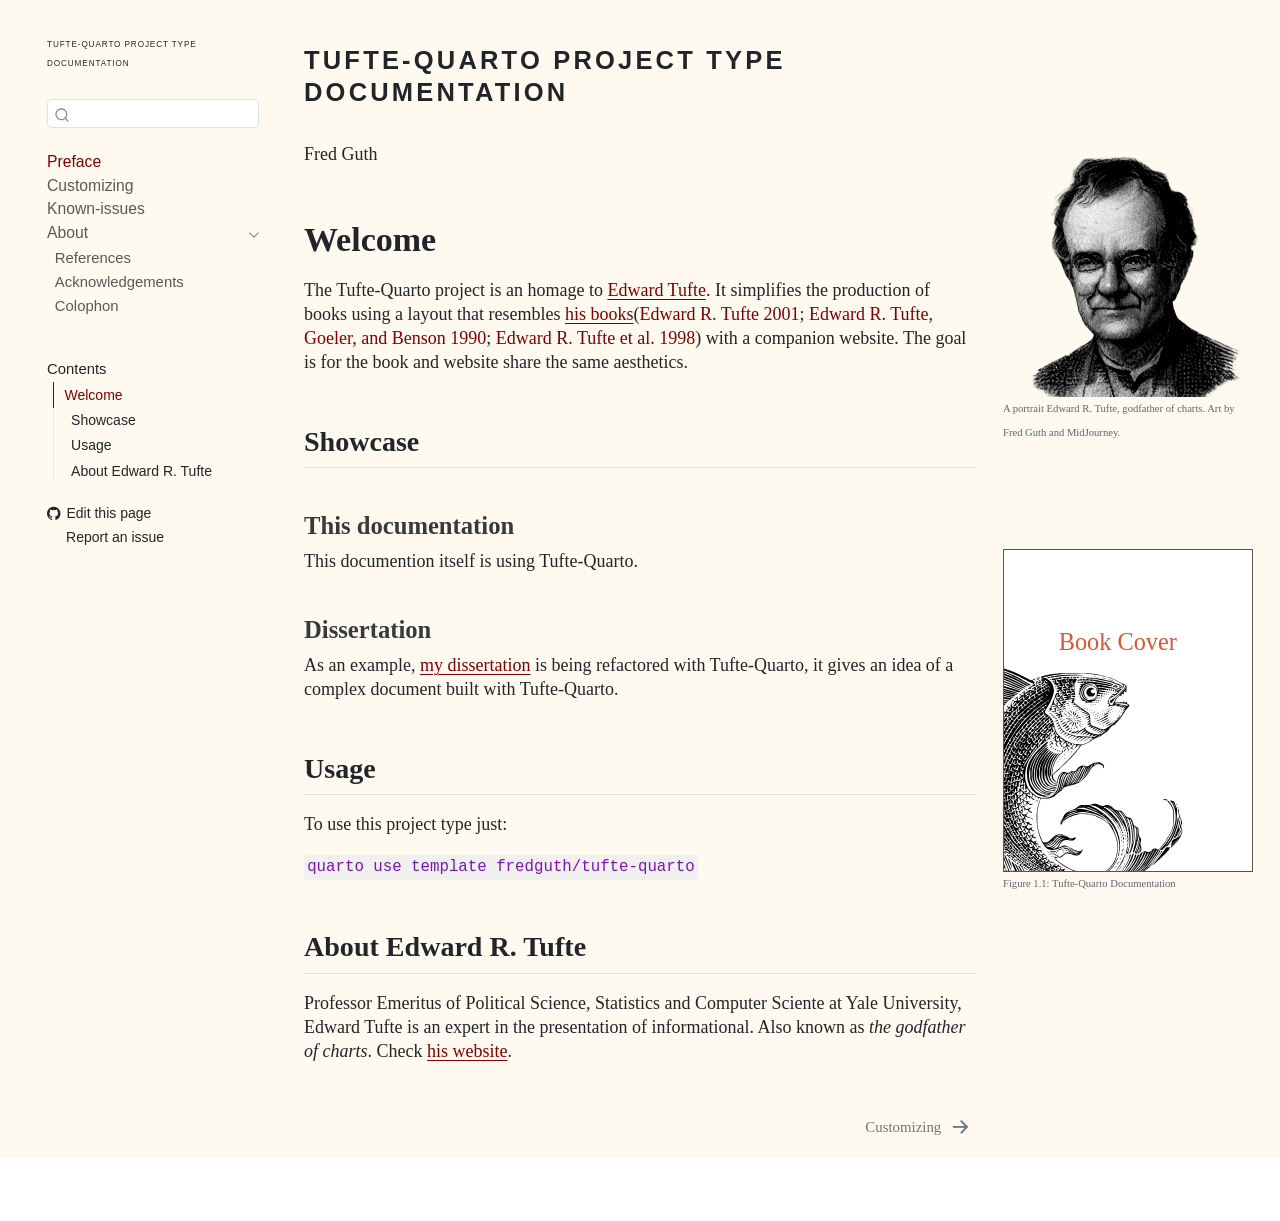
==== docs/index.html @ 93576dcc "Testing CH baseline" ====
<!DOCTYPE html>
<html xmlns="http://www.w3.org/1999/xhtml" lang="en" xml:lang="en"><head>

<meta charset="utf-8">
<meta name="generator" content="quarto-1.8.26">

<meta name="viewport" content="width=device-width, initial-scale=1.0, user-scalable=yes">

<meta name="author" content="Fred Guth">

<title>Tufte-Quarto Project Type Documentation</title>
<style>
code{white-space: pre-wrap;}
span.smallcaps{font-variant: small-caps;}
div.columns{display: flex; gap: min(4vw, 1.5em);}
div.column{flex: auto; overflow-x: auto;}
div.hanging-indent{margin-left: 1.5em; text-indent: -1.5em;}
ul.task-list{list-style: none;}
ul.task-list li input[type="checkbox"] {
  width: 0.8em;
  margin: 0 0.8em 0.2em -1em; /* quarto-specific, see https://github.com/quarto-dev/quarto-cli/issues/4556 */ 
  vertical-align: middle;
}
/* CSS for citations */
div.csl-bib-body { }
div.csl-entry {
  clear: both;
  margin-bottom: 0em;
}
.hanging-indent div.csl-entry {
  margin-left:2em;
  text-indent:-2em;
}
div.csl-left-margin {
  min-width:2em;
  float:left;
}
div.csl-right-inline {
  margin-left:2em;
  padding-left:1em;
}
div.csl-indent {
  margin-left: 2em;
}</style>


<script src="site_libs/quarto-nav/quarto-nav.js"></script>
<script src="site_libs/quarto-nav/headroom.min.js"></script>
<script src="site_libs/clipboard/clipboard.min.js"></script>
<script src="site_libs/quarto-search/autocomplete.umd.js"></script>
<script src="site_libs/quarto-search/fuse.min.js"></script>
<script src="site_libs/quarto-search/quarto-search.js"></script>
<meta name="quarto:offset" content="./">
<link href="./02-Main/customizing.html" rel="next">
<script src="site_libs/quarto-html/quarto.js" type="module"></script>
<script src="site_libs/quarto-html/tabsets/tabsets.js" type="module"></script>
<script src="site_libs/quarto-html/axe/axe-check.js" type="module"></script>
<script src="site_libs/quarto-html/popper.min.js"></script>
<script src="site_libs/quarto-html/tippy.umd.min.js"></script>
<script src="site_libs/quarto-html/anchor.min.js"></script>
<link href="site_libs/quarto-html/tippy.css" rel="stylesheet">
<link href="site_libs/quarto-html/quarto-syntax-highlighting-587c61ba64f3a5504c4d52d930310e48.css" rel="stylesheet" id="quarto-text-highlighting-styles">
<script src="site_libs/bootstrap/bootstrap.min.js"></script>
<link href="site_libs/bootstrap/bootstrap-icons.css" rel="stylesheet">
<link href="site_libs/bootstrap/bootstrap-f59f578aac83223b69f47cfbacfca593.min.css" rel="stylesheet" append-hash="true" id="quarto-bootstrap" data-mode="light">
<script id="quarto-search-options" type="application/json">{
  "location": "sidebar",
  "copy-button": false,
  "collapse-after": 3,
  "panel-placement": "start",
  "type": "textbox",
  "limit": 50,
  "keyboard-shortcut": [
    "f",
    "/",
    "s"
  ],
  "show-item-context": false,
  "language": {
    "search-no-results-text": "No results",
    "search-matching-documents-text": "matching documents",
    "search-copy-link-title": "Copy link to search",
    "search-hide-matches-text": "Hide additional matches",
    "search-more-match-text": "more match in this document",
    "search-more-matches-text": "more matches in this document",
    "search-clear-button-title": "Clear",
    "search-text-placeholder": "",
    "search-detached-cancel-button-title": "Cancel",
    "search-submit-button-title": "Submit",
    "search-label": "Search"
  }
}</script>


<link rel="stylesheet" href="site_libs/quarto-contrib/quarto-project/fredguth/tufte/styles.css">
<meta property="og:title" content="Tufte-Quarto Project Type
Documentation">
<meta property="og:description" content="">
<meta property="og:image" content="https://fredguth.github.io/tufte-quarto/Images/bookcover.svg">
<meta property="og:site_name" content="Tufte-Quarto Project Type\
Documentation
">
</head>

<body class="nav-sidebar floating slimcontent quarto-light">

<div id="quarto-search-results"></div>
  <header id="quarto-header" class="headroom fixed-top">
  <nav class="quarto-secondary-nav">
    <div class="container-fluid d-flex">
      <button type="button" class="quarto-btn-toggle btn" data-bs-toggle="collapse" role="button" data-bs-target=".quarto-sidebar-collapse-item" aria-controls="quarto-sidebar" aria-expanded="false" aria-label="Toggle sidebar navigation" onclick="if (window.quartoToggleHeadroom) { window.quartoToggleHeadroom(); }">
        <i class="bi bi-layout-text-sidebar-reverse"></i>
      </button>
        <nav class="quarto-page-breadcrumbs" aria-label="breadcrumb"><ol class="breadcrumb"><li class="breadcrumb-item"><a href="./index.html"><span class="chapter-title">Preface</span></a></li></ol></nav>
        <a class="flex-grow-1" role="navigation" data-bs-toggle="collapse" data-bs-target=".quarto-sidebar-collapse-item" aria-controls="quarto-sidebar" aria-expanded="false" aria-label="Toggle sidebar navigation" onclick="if (window.quartoToggleHeadroom) { window.quartoToggleHeadroom(); }">      
        </a>
      <button type="button" class="btn quarto-search-button" aria-label="Search" onclick="window.quartoOpenSearch();">
        <i class="bi bi-search"></i>
      </button>
    </div>
  </nav>
</header>
<!-- content -->
<div id="quarto-content" class="quarto-container page-columns page-rows-contents page-layout-full">
<!-- sidebar -->
  <nav id="quarto-sidebar" class="sidebar collapse collapse-horizontal quarto-sidebar-collapse-item sidebar-navigation floating overflow-auto">
    <div class="pt-lg-2 mt-2 text-left sidebar-header">
    <div class="sidebar-title mb-0 py-0">
      <a href="./">Tufte-Quarto Project Type<br>
Documentation</a> 
        <div class="sidebar-tools-main">
    <a href="https://github.com/fredguth/tufte-quarto/" title="Source Code" class="quarto-navigation-tool px-1" aria-label="Source Code"><i class="bi bi-github"></i></a>
</div>
    </div>
      </div>
        <div class="mt-2 flex-shrink-0 align-items-center">
        <div class="sidebar-search">
        <div id="quarto-search" class="" title="Search"></div>
        </div>
        </div>
    <div class="sidebar-menu-container"> 
    <ul class="list-unstyled mt-1">
        <li class="sidebar-item">
  <div class="sidebar-item-container"> 
  <a href="./index.html" class="sidebar-item-text sidebar-link active"><span class="chapter-title">Preface</span></a>
  </div>
</li>
        <li class="sidebar-item">
  <div class="sidebar-item-container"> 
  <a href="./02-Main/customizing.html" class="sidebar-item-text sidebar-link"><span class="chapter-title">Customizing</span></a>
  </div>
</li>
        <li class="sidebar-item">
  <div class="sidebar-item-container"> 
  <a href="./02-Main/known_issues.html" class="sidebar-item-text sidebar-link"><span class="chapter-title">Known-issues</span></a>
  </div>
</li>
        <li class="sidebar-item sidebar-item-section">
      <div class="sidebar-item-container"> 
            <a href="./about.html" class="sidebar-item-text sidebar-link">
 <span class="menu-text">About</span></a>
          <a class="sidebar-item-toggle text-start" data-bs-toggle="collapse" data-bs-target="#quarto-sidebar-section-1" role="navigation" aria-expanded="true" aria-label="Toggle section">
            <i class="bi bi-chevron-right ms-2"></i>
          </a> 
      </div>
      <ul id="quarto-sidebar-section-1" class="collapse list-unstyled sidebar-section depth1 show">  
          <li class="sidebar-item">
  <div class="sidebar-item-container"> 
  <a href="./03-Back/references.html" class="sidebar-item-text sidebar-link">
 <span class="menu-text">References</span></a>
  </div>
</li>
          <li class="sidebar-item">
  <div class="sidebar-item-container"> 
  <a href="./03-Back/ack.html" class="sidebar-item-text sidebar-link">
 <span class="menu-text">Acknowledgements</span></a>
  </div>
</li>
          <li class="sidebar-item">
  <div class="sidebar-item-container"> 
  <a href="./03-Back/colophon.html" class="sidebar-item-text sidebar-link">
 <span class="menu-text">Colophon</span></a>
  </div>
</li>
      </ul>
  </li>
    </ul>
    </div>
    <nav id="TOC" role="doc-toc" class="toc-active">
    <h2 id="toc-title">Contents</h2>
   
  <ul>
  <li><a href="#welcome" id="toc-welcome" class="nav-link active" data-scroll-target="#welcome">Welcome</a>
  <ul class="collapse">
  <li><a href="#showcase" id="toc-showcase" class="nav-link" data-scroll-target="#showcase">Showcase</a>
  <ul class="collapse">
  <li><a href="#this-documentation" id="toc-this-documentation" class="nav-link" data-scroll-target="#this-documentation">This documentation</a></li>
  <li><a href="#dissertation" id="toc-dissertation" class="nav-link" data-scroll-target="#dissertation">Dissertation</a></li>
  </ul></li>
  <li><a href="#usage" id="toc-usage" class="nav-link" data-scroll-target="#usage">Usage</a></li>
  <li><a href="#about-edward-r.-tufte" id="toc-about-edward-r.-tufte" class="nav-link" data-scroll-target="#about-edward-r.-tufte">About Edward R. Tufte</a></li>
  </ul></li>
  </ul>
<div class="toc-actions"><ul><li><a href="https://github.com/fredguth/tufte-quarto/edit/main/index.qmd" class="toc-action"><i class="bi bi-github"></i>Edit this page</a></li><li><a href="https://github.com/fredguth/tufte-quarto/issues/new" class="toc-action"><i class="bi empty"></i>Report an issue</a></li></ul></div></nav>
</nav>
<div id="quarto-sidebar-glass" class="quarto-sidebar-collapse-item" data-bs-toggle="collapse" data-bs-target=".quarto-sidebar-collapse-item"></div>
<!-- margin-sidebar -->
    <div id="quarto-margin-sidebar" class="sidebar margin-sidebar zindex-bottom">
    </div>
<!-- main -->
<main class="content page-columns page-full column-body" id="quarto-document-content"><header id="title-block-header" class="quarto-title-block"><h1 class="title display-7"><p>Tufte-Quarto Project Type<br>
Documentation</p></h1></header>

<header id="title-block-header">

<p class="author">Fred Guth</p>

</header>



<div class="no-row-height column-margin column-container"><div class="quarto-figure quarto-figure-center">
<figure class="figure">
<p><img src="./Images/et_midjourney_transparent.png" class="img-fluid figure-img"></p>
<figcaption>A portrait Edward R. Tufte, godfather of charts. Art by Fred Guth and MidJourney.</figcaption>
</figure>
</div></div><section id="welcome" class="level1 page-columns page-full">
<h1>Welcome</h1>
<p>The Tufte-Quarto project is an homage to <a href="#sec-tufte">Edward Tufte</a>. It simplifies the production of books using a layout that resembles <a href="https://www.edwardtufte.com/tufte/books_vdqi">his books</a><span class="citation" data-cites="Tufte:vdqi Tufte:en Tufte:ve">(<a href="03-Back/references.html#ref-Tufte:vdqi" role="doc-biblioref">Edward R. Tufte 2001</a>; <a href="03-Back/references.html#ref-Tufte:en" role="doc-biblioref">Edward R. Tufte, Goeler, and Benson 1990</a>; <a href="03-Back/references.html#ref-Tufte:ve" role="doc-biblioref">Edward R. Tufte et al. 1998</a>)</span> with a companion website. The goal is for the book and website share the same aesthetics.</p>
<section id="showcase" class="level2 page-columns page-full">
<h2 class="anchored" data-anchor-id="showcase">Showcase</h2>
<section id="this-documentation" class="level3 page-columns page-full">
<h3 class="anchored" data-anchor-id="this-documentation">This documentation</h3>
<p>This documention itself is using Tufte-Quarto.</p>

<div class="no-row-height column-margin column-container"><div id="fig-cover" class="quarto-float quarto-figure quarto-figure-center anchored">
<figure class="quarto-float quarto-float-fig figure">
<div aria-describedby="fig-cover-caption-0ceaefa1-69ba-4598-a22c-09a6ac19f8ca">
<a href="./TufteStyledBook.pdf"><img src="./Images/bookcover.svg" class="img-fluid figure-img"></a>
</div>
<figcaption class="quarto-float-caption-bottom quarto-float-caption quarto-float-fig" id="fig-cover-caption-0ceaefa1-69ba-4598-a22c-09a6ac19f8ca">
Figure&nbsp;1.1: Tufte-Quarto Documentation
</figcaption>
</figure>
</div></div></section>
<section id="dissertation" class="level3">
<h3 class="anchored" data-anchor-id="dissertation">Dissertation</h3>
<p>As an example, <a href="https://fredguth.github.io/IBToDL">my dissertation</a> is being refactored with Tufte-Quarto, it gives an idea of a complex document built with Tufte-Quarto.</p>
</section>
</section>
<section id="usage" class="level2">
<h2 class="anchored" data-anchor-id="usage">Usage</h2>
<p>To use this project type just:</p>
<p><code>quarto use template fredguth/tufte-quarto</code></p>
</section>
<div id="sec-tufte">
<section id="about-edward-r.-tufte" class="level2">
<h2 class="anchored" data-anchor-id="about-edward-r.-tufte">About Edward R. Tufte</h2>
<p>Professor Emeritus of Political Science, Statistics and Computer Sciente at Yale University, Edward Tufte is an expert in the presentation of informational. Also known as <em>the godfather of charts</em>. Check <a href="https://www.edwardtufte.com/tufte/">his website</a>.</p>
</section>
</div>


<div id="refs" class="references csl-bib-body hanging-indent" data-entry-spacing="0" role="list" style="display: none">
<div id="ref-Tufte:vdqi" class="csl-entry" role="listitem">
Tufte, Edward R. 2001. <em>The Visual Display of Quantitative Information</em>. 2nd ed. Cheshire, CT: Graphics Press.
</div>
<div id="ref-Tufte:en" class="csl-entry" role="listitem">
Tufte, Edward R, Nora Hillman Goeler, and Richard Benson. 1990. <em>Envisioning Information</em>. Vol. 126. Graphics press Cheshire, CT.
</div>
<div id="ref-Tufte:ve" class="csl-entry" role="listitem">
Tufte, Edward R, Susan R McKay, Wolfgang Christian, and James R Matey. 1998. <em>Visual Explanations: Images and Quantities, Evidence and Narrative</em>. American Institute of Physics.
</div>
</div>
</section>

</main> <!-- /main -->
<script id="quarto-html-after-body" type="application/javascript">
  window.document.addEventListener("DOMContentLoaded", function (event) {
    const icon = "";
    const anchorJS = new window.AnchorJS();
    anchorJS.options = {
      placement: 'right',
      icon: icon
    };
    anchorJS.add('.anchored');
    const isCodeAnnotation = (el) => {
      for (const clz of el.classList) {
        if (clz.startsWith('code-annotation-')) {                     
          return true;
        }
      }
      return false;
    }
    const onCopySuccess = function(e) {
      // button target
      const button = e.trigger;
      // don't keep focus
      button.blur();
      // flash "checked"
      button.classList.add('code-copy-button-checked');
      var currentTitle = button.getAttribute("title");
      button.setAttribute("title", "Copied!");
      let tooltip;
      if (window.bootstrap) {
        button.setAttribute("data-bs-toggle", "tooltip");
        button.setAttribute("data-bs-placement", "left");
        button.setAttribute("data-bs-title", "Copied!");
        tooltip = new bootstrap.Tooltip(button, 
          { trigger: "manual", 
            customClass: "code-copy-button-tooltip",
            offset: [0, -8]});
        tooltip.show();    
      }
      setTimeout(function() {
        if (tooltip) {
          tooltip.hide();
          button.removeAttribute("data-bs-title");
          button.removeAttribute("data-bs-toggle");
          button.removeAttribute("data-bs-placement");
        }
        button.setAttribute("title", currentTitle);
        button.classList.remove('code-copy-button-checked');
      }, 1000);
      // clear code selection
      e.clearSelection();
    }
    const getTextToCopy = function(trigger) {
      const outerScaffold = trigger.parentElement.cloneNode(true);
      const codeEl = outerScaffold.querySelector('code');
      for (const childEl of codeEl.children) {
        if (isCodeAnnotation(childEl)) {
          childEl.remove();
        }
      }
      return codeEl.innerText;
    }
    const clipboard = new window.ClipboardJS('.code-copy-button:not([data-in-quarto-modal])', {
      text: getTextToCopy
    });
    clipboard.on('success', onCopySuccess);
    if (window.document.getElementById('quarto-embedded-source-code-modal')) {
      const clipboardModal = new window.ClipboardJS('.code-copy-button[data-in-quarto-modal]', {
        text: getTextToCopy,
        container: window.document.getElementById('quarto-embedded-source-code-modal')
      });
      clipboardModal.on('success', onCopySuccess);
    }
      var localhostRegex = new RegExp(/^(?:http|https):\/\/localhost\:?[0-9]*\//);
      var mailtoRegex = new RegExp(/^mailto:/);
        var filterRegex = new RegExp("https:\/\/fredguth\.github\.io\/tufte-quarto\/");
      var isInternal = (href) => {
          return filterRegex.test(href) || localhostRegex.test(href) || mailtoRegex.test(href);
      }
      // Inspect non-navigation links and adorn them if external
     var links = window.document.querySelectorAll('a[href]:not(.nav-link):not(.navbar-brand):not(.toc-action):not(.sidebar-link):not(.sidebar-item-toggle):not(.pagination-link):not(.no-external):not([aria-hidden]):not(.dropdown-item):not(.quarto-navigation-tool):not(.about-link)');
      for (var i=0; i<links.length; i++) {
        const link = links[i];
        if (!isInternal(link.href)) {
          // undo the damage that might have been done by quarto-nav.js in the case of
          // links that we want to consider external
          if (link.dataset.originalHref !== undefined) {
            link.href = link.dataset.originalHref;
          }
        }
      }
    function tippyHover(el, contentFn, onTriggerFn, onUntriggerFn) {
      const config = {
        allowHTML: true,
        maxWidth: 500,
        delay: 100,
        arrow: false,
        appendTo: function(el) {
            return el.parentElement;
        },
        interactive: true,
        interactiveBorder: 10,
        theme: 'quarto',
        placement: 'bottom-start',
      };
      if (contentFn) {
        config.content = contentFn;
      }
      if (onTriggerFn) {
        config.onTrigger = onTriggerFn;
      }
      if (onUntriggerFn) {
        config.onUntrigger = onUntriggerFn;
      }
      window.tippy(el, config); 
    }
    const noterefs = window.document.querySelectorAll('a[role="doc-noteref"]');
    for (var i=0; i<noterefs.length; i++) {
      const ref = noterefs[i];
      tippyHover(ref, function() {
        // use id or data attribute instead here
        let href = ref.getAttribute('data-footnote-href') || ref.getAttribute('href');
        try { href = new URL(href).hash; } catch {}
        const id = href.replace(/^#\/?/, "");
        const note = window.document.getElementById(id);
        if (note) {
          return note.innerHTML;
        } else {
          return "";
        }
      });
    }
    const xrefs = window.document.querySelectorAll('a.quarto-xref');
    const processXRef = (id, note) => {
      // Strip column container classes
      const stripColumnClz = (el) => {
        el.classList.remove("page-full", "page-columns");
        if (el.children) {
          for (const child of el.children) {
            stripColumnClz(child);
          }
        }
      }
      stripColumnClz(note)
      if (id === null || id.startsWith('sec-')) {
        // Special case sections, only their first couple elements
        const container = document.createElement("div");
        if (note.children && note.children.length > 2) {
          container.appendChild(note.children[0].cloneNode(true));
          for (let i = 1; i < note.children.length; i++) {
            const child = note.children[i];
            if (child.tagName === "P" && child.innerText === "") {
              continue;
            } else {
              container.appendChild(child.cloneNode(true));
              break;
            }
          }
          if (window.Quarto?.typesetMath) {
            window.Quarto.typesetMath(container);
          }
          return container.innerHTML
        } else {
          if (window.Quarto?.typesetMath) {
            window.Quarto.typesetMath(note);
          }
          return note.innerHTML;
        }
      } else {
        // Remove any anchor links if they are present
        const anchorLink = note.querySelector('a.anchorjs-link');
        if (anchorLink) {
          anchorLink.remove();
        }
        if (window.Quarto?.typesetMath) {
          window.Quarto.typesetMath(note);
        }
        if (note.classList.contains("callout")) {
          return note.outerHTML;
        } else {
          return note.innerHTML;
        }
      }
    }
    for (var i=0; i<xrefs.length; i++) {
      const xref = xrefs[i];
      tippyHover(xref, undefined, function(instance) {
        instance.disable();
        let url = xref.getAttribute('href');
        let hash = undefined; 
        if (url.startsWith('#')) {
          hash = url;
        } else {
          try { hash = new URL(url).hash; } catch {}
        }
        if (hash) {
          const id = hash.replace(/^#\/?/, "");
          const note = window.document.getElementById(id);
          if (note !== null) {
            try {
              const html = processXRef(id, note.cloneNode(true));
              instance.setContent(html);
            } finally {
              instance.enable();
              instance.show();
            }
          } else {
            // See if we can fetch this
            fetch(url.split('#')[0])
            .then(res => res.text())
            .then(html => {
              const parser = new DOMParser();
              const htmlDoc = parser.parseFromString(html, "text/html");
              const note = htmlDoc.getElementById(id);
              if (note !== null) {
                const html = processXRef(id, note);
                instance.setContent(html);
              } 
            }).finally(() => {
              instance.enable();
              instance.show();
            });
          }
        } else {
          // See if we can fetch a full url (with no hash to target)
          // This is a special case and we should probably do some content thinning / targeting
          fetch(url)
          .then(res => res.text())
          .then(html => {
            const parser = new DOMParser();
            const htmlDoc = parser.parseFromString(html, "text/html");
            const note = htmlDoc.querySelector('main.content');
            if (note !== null) {
              // This should only happen for chapter cross references
              // (since there is no id in the URL)
              // remove the first header
              if (note.children.length > 0 && note.children[0].tagName === "HEADER") {
                note.children[0].remove();
              }
              const html = processXRef(null, note);
              instance.setContent(html);
            } 
          }).finally(() => {
            instance.enable();
            instance.show();
          });
        }
      }, function(instance) {
      });
    }
        let selectedAnnoteEl;
        const selectorForAnnotation = ( cell, annotation) => {
          let cellAttr = 'data-code-cell="' + cell + '"';
          let lineAttr = 'data-code-annotation="' +  annotation + '"';
          const selector = 'span[' + cellAttr + '][' + lineAttr + ']';
          return selector;
        }
        const selectCodeLines = (annoteEl) => {
          const doc = window.document;
          const targetCell = annoteEl.getAttribute("data-target-cell");
          const targetAnnotation = annoteEl.getAttribute("data-target-annotation");
          const annoteSpan = window.document.querySelector(selectorForAnnotation(targetCell, targetAnnotation));
          const lines = annoteSpan.getAttribute("data-code-lines").split(",");
          const lineIds = lines.map((line) => {
            return targetCell + "-" + line;
          })
          let top = null;
          let height = null;
          let parent = null;
          if (lineIds.length > 0) {
              //compute the position of the single el (top and bottom and make a div)
              const el = window.document.getElementById(lineIds[0]);
              top = el.offsetTop;
              height = el.offsetHeight;
              parent = el.parentElement.parentElement;
            if (lineIds.length > 1) {
              const lastEl = window.document.getElementById(lineIds[lineIds.length - 1]);
              const bottom = lastEl.offsetTop + lastEl.offsetHeight;
              height = bottom - top;
            }
            if (top !== null && height !== null && parent !== null) {
              // cook up a div (if necessary) and position it 
              let div = window.document.getElementById("code-annotation-line-highlight");
              if (div === null) {
                div = window.document.createElement("div");
                div.setAttribute("id", "code-annotation-line-highlight");
                div.style.position = 'absolute';
                parent.appendChild(div);
              }
              div.style.top = top - 2 + "px";
              div.style.height = height + 4 + "px";
              div.style.left = 0;
              let gutterDiv = window.document.getElementById("code-annotation-line-highlight-gutter");
              if (gutterDiv === null) {
                gutterDiv = window.document.createElement("div");
                gutterDiv.setAttribute("id", "code-annotation-line-highlight-gutter");
                gutterDiv.style.position = 'absolute';
                const codeCell = window.document.getElementById(targetCell);
                const gutter = codeCell.querySelector('.code-annotation-gutter');
                gutter.appendChild(gutterDiv);
              }
              gutterDiv.style.top = top - 2 + "px";
              gutterDiv.style.height = height + 4 + "px";
            }
            selectedAnnoteEl = annoteEl;
          }
        };
        const unselectCodeLines = () => {
          const elementsIds = ["code-annotation-line-highlight", "code-annotation-line-highlight-gutter"];
          elementsIds.forEach((elId) => {
            const div = window.document.getElementById(elId);
            if (div) {
              div.remove();
            }
          });
          selectedAnnoteEl = undefined;
        };
          // Handle positioning of the toggle
      window.addEventListener(
        "resize",
        throttle(() => {
          elRect = undefined;
          if (selectedAnnoteEl) {
            selectCodeLines(selectedAnnoteEl);
          }
        }, 10)
      );
      function throttle(fn, ms) {
      let throttle = false;
      let timer;
        return (...args) => {
          if(!throttle) { // first call gets through
              fn.apply(this, args);
              throttle = true;
          } else { // all the others get throttled
              if(timer) clearTimeout(timer); // cancel #2
              timer = setTimeout(() => {
                fn.apply(this, args);
                timer = throttle = false;
              }, ms);
          }
        };
      }
        // Attach click handler to the DT
        const annoteDls = window.document.querySelectorAll('dt[data-target-cell]');
        for (const annoteDlNode of annoteDls) {
          annoteDlNode.addEventListener('click', (event) => {
            const clickedEl = event.target;
            if (clickedEl !== selectedAnnoteEl) {
              unselectCodeLines();
              const activeEl = window.document.querySelector('dt[data-target-cell].code-annotation-active');
              if (activeEl) {
                activeEl.classList.remove('code-annotation-active');
              }
              selectCodeLines(clickedEl);
              clickedEl.classList.add('code-annotation-active');
            } else {
              // Unselect the line
              unselectCodeLines();
              clickedEl.classList.remove('code-annotation-active');
            }
          });
        }
    const findCites = (el) => {
      const parentEl = el.parentElement;
      if (parentEl) {
        const cites = parentEl.dataset.cites;
        if (cites) {
          return {
            el,
            cites: cites.split(' ')
          };
        } else {
          return findCites(el.parentElement)
        }
      } else {
        return undefined;
      }
    };
    var bibliorefs = window.document.querySelectorAll('a[role="doc-biblioref"]');
    for (var i=0; i<bibliorefs.length; i++) {
      const ref = bibliorefs[i];
      const citeInfo = findCites(ref);
      if (citeInfo) {
        tippyHover(citeInfo.el, function() {
          var popup = window.document.createElement('div');
          citeInfo.cites.forEach(function(cite) {
            var citeDiv = window.document.createElement('div');
            citeDiv.classList.add('hanging-indent');
            citeDiv.classList.add('csl-entry');
            var biblioDiv = window.document.getElementById('ref-' + cite);
            if (biblioDiv) {
              citeDiv.innerHTML = biblioDiv.innerHTML;
            }
            popup.appendChild(citeDiv);
          });
          return popup.innerHTML;
        });
      }
    }
  });
  </script>
<nav class="page-navigation column-body">
  <div class="nav-page nav-page-previous">
  </div>
  <div class="nav-page nav-page-next">
      <a href="./02-Main/customizing.html" class="pagination-link" aria-label="Customizing">
        <span class="nav-page-text"><span class="chapter-title">Customizing</span></span> <i class="bi bi-arrow-right-short"></i>
      </a>
  </div>
</nav>
</div> <!-- /content -->




<footer class="footer"><div class="nav-footer"><div class="nav-footer-center"><div class="toc-actions d-sm-block d-md-none"><ul><li><a href="https://github.com/fredguth/tufte-quarto/edit/main/index.qmd" class="toc-action"><i class="bi bi-github"></i>Edit this page</a></li><li><a href="https://github.com/fredguth/tufte-quarto/issues/new" class="toc-action"><i class="bi empty"></i>Report an issue</a></li></ul></div></div></div></footer></body></html>
---- docs/site_libs/quarto-html/tippy.css ----
.tippy-box[data-animation=fade][data-state=hidden]{opacity:0}[data-tippy-root]{max-width:calc(100vw - 10px)}.tippy-box{position:relative;background-color:#333;color:#fff;border-radius:4px;font-size:14px;line-height:1.4;white-space:normal;outline:0;transition-property:transform,visibility,opacity}.tippy-box[data-placement^=top]>.tippy-arrow{bottom:0}.tippy-box[data-placement^=top]>.tippy-arrow:before{bottom:-7px;left:0;border-width:8px 8px 0;border-top-color:initial;transform-origin:center top}.tippy-box[data-placement^=bottom]>.tippy-arrow{top:0}.tippy-box[data-placement^=bottom]>.tippy-arrow:before{top:-7px;left:0;border-width:0 8px 8px;border-bottom-color:initial;transform-origin:center bottom}.tippy-box[data-placement^=left]>.tippy-arrow{right:0}.tippy-box[data-placement^=left]>.tippy-arrow:before{border-width:8px 0 8px 8px;border-left-color:initial;right:-7px;transform-origin:center left}.tippy-box[data-placement^=right]>.tippy-arrow{left:0}.tippy-box[data-placement^=right]>.tippy-arrow:before{left:-7px;border-width:8px 8px 8px 0;border-right-color:initial;transform-origin:center right}.tippy-box[data-inertia][data-state=visible]{transition-timing-function:cubic-bezier(.54,1.5,.38,1.11)}.tippy-arrow{width:16px;height:16px;color:#333}.tippy-arrow:before{content:"";position:absolute;border-color:transparent;border-style:solid}.tippy-content{position:relative;padding:5px 9px;z-index:1}
---- docs/site_libs/quarto-html/quarto-syntax-highlighting-587c61ba64f3a5504c4d52d930310e48.css ----
/* quarto syntax highlight colors */
:root {
  --quarto-hl-ot-color: #003B4F;
  --quarto-hl-at-color: #657422;
  --quarto-hl-ss-color: #20794D;
  --quarto-hl-an-color: #5E5E5E;
  --quarto-hl-fu-color: #4758AB;
  --quarto-hl-st-color: #20794D;
  --quarto-hl-cf-color: #003B4F;
  --quarto-hl-op-color: #5E5E5E;
  --quarto-hl-er-color: #AD0000;
  --quarto-hl-bn-color: #AD0000;
  --quarto-hl-al-color: #AD0000;
  --quarto-hl-va-color: #111111;
  --quarto-hl-bu-color: inherit;
  --quarto-hl-ex-color: inherit;
  --quarto-hl-pp-color: #AD0000;
  --quarto-hl-in-color: #5E5E5E;
  --quarto-hl-vs-color: #20794D;
  --quarto-hl-wa-color: #5E5E5E;
  --quarto-hl-do-color: #5E5E5E;
  --quarto-hl-im-color: #00769E;
  --quarto-hl-ch-color: #20794D;
  --quarto-hl-dt-color: #AD0000;
  --quarto-hl-fl-color: #AD0000;
  --quarto-hl-co-color: #5E5E5E;
  --quarto-hl-cv-color: #5E5E5E;
  --quarto-hl-cn-color: #8f5902;
  --quarto-hl-sc-color: #5E5E5E;
  --quarto-hl-dv-color: #AD0000;
  --quarto-hl-kw-color: #003B4F;
}

/* other quarto variables */
:root {
  --quarto-font-monospace: SFMono-Regular, Menlo, Monaco, Consolas, "Liberation Mono", "Courier New", monospace;
}

/* syntax highlight based on Pandoc's rules */
pre > code.sourceCode > span {
  color: #003B4F;
}

code.sourceCode > span {
  color: #003B4F;
}

div.sourceCode,
div.sourceCode pre.sourceCode {
  color: #003B4F;
}

/* Normal */
code span {
  color: #003B4F;
}

/* Alert */
code span.al {
  color: #AD0000;
  font-style: inherit;
}

/* Annotation */
code span.an {
  color: #5E5E5E;
  font-style: inherit;
}

/* Attribute */
code span.at {
  color: #657422;
  font-style: inherit;
}

/* BaseN */
code span.bn {
  color: #AD0000;
  font-style: inherit;
}

/* BuiltIn */
code span.bu {
  font-style: inherit;
}

/* ControlFlow */
code span.cf {
  color: #003B4F;
  font-weight: bold;
  font-style: inherit;
}

/* Char */
code span.ch {
  color: #20794D;
  font-style: inherit;
}

/* Constant */
code span.cn {
  color: #8f5902;
  font-style: inherit;
}

/* Comment */
code span.co {
  color: #5E5E5E;
  font-style: inherit;
}

/* CommentVar */
code span.cv {
  color: #5E5E5E;
  font-style: italic;
}

/* Documentation */
code span.do {
  color: #5E5E5E;
  font-style: italic;
}

/* DataType */
code span.dt {
  color: #AD0000;
  font-style: inherit;
}

/* DecVal */
code span.dv {
  color: #AD0000;
  font-style: inherit;
}

/* Error */
code span.er {
  color: #AD0000;
  font-style: inherit;
}

/* Extension */
code span.ex {
  font-style: inherit;
}

/* Float */
code span.fl {
  color: #AD0000;
  font-style: inherit;
}

/* Function */
code span.fu {
  color: #4758AB;
  font-style: inherit;
}

/* Import */
code span.im {
  color: #00769E;
  font-style: inherit;
}

/* Information */
code span.in {
  color: #5E5E5E;
  font-style: inherit;
}

/* Keyword */
code span.kw {
  color: #003B4F;
  font-weight: bold;
  font-style: inherit;
}

/* Operator */
code span.op {
  color: #5E5E5E;
  font-style: inherit;
}

/* Other */
code span.ot {
  color: #003B4F;
  font-style: inherit;
}

/* Preprocessor */
code span.pp {
  color: #AD0000;
  font-style: inherit;
}

/* SpecialChar */
code span.sc {
  color: #5E5E5E;
  font-style: inherit;
}

/* SpecialString */
code span.ss {
  color: #20794D;
  font-style: inherit;
}

/* String */
code span.st {
  color: #20794D;
  font-style: inherit;
}

/* Variable */
code span.va {
  color: #111111;
  font-style: inherit;
}

/* VerbatimString */
code span.vs {
  color: #20794D;
  font-style: inherit;
}

/* Warning */
code span.wa {
  color: #5E5E5E;
  font-style: italic;
}

.prevent-inlining {
  content: "</";
}

/*# sourceMappingURL=2dce1cc6c82594539e1579de68416b47.css.map */
---- docs/site_libs/quarto-contrib/quarto-project/fredguth/tufte/styles.css ----
.column-margin figcaption, .margin-caption, div.aside, aside, .column-margin {
    color: #5a6570;
    font-size: .625rem;
}

.sidebar-item-container .chapter-number {
    color: #212529;
    font-size: .7rem;
}

.title .chapter-number {
    color: #212529;
    font-size: 1.5rem;
    margin-right: 2rem;
}

.header-section-number {
    color: #5a6570;
    font-size: 1.3rem;
    margin-right: 2rem;
}

html {
	scroll-behavior: smooth;
}

body {
    font-size: 18px;
    line-height: 24px;
    quotes: "‘" "’";
}

/* h1 {
    font-family: 'Minion Pro', 'Crimson', serif;
    font-style: italic;
    padding-bottom: 1rem;
    letter-spacing: 0rem;
} */

header .chapter-title {
    text-transform: none;
    font-size: 1rem;
    letter-spacing: normal;
}

.sidebar {
    font-family: sans-serif;
    
}

/* Hide scrollbar for Chrome, Safari and Opera */
.sidebar::-webkit-scrollbar {
  display: none;
}

/* Hide scrollbar for IE, Edge and Firefox */
.sidebar {
  -ms-overflow-style: none;  /* IE and Edge */
  scrollbar-width: none;  /* Firefox */
}

.navbar-brand {
    font-family: helvetica, monospace;
    font-style: normal;
    text-transform: uppercase;
    letter-spacing: .11em;
    line-height: 1.5rem;
    font-size: 1em;
}
.sidebar-header > div > div > a > i {
display: none
}

.navbar-brand > a{
    color: maroon;
}
.sidebar nav[role=doc-toc] ul {
    font-size: 14px;
}
.sidebar nav[role=doc-toc] ul>li>a.active {
    border-left: 1px solid maroon;
    color: maroon !important;
}
.sidebar nav[role=doc-toc] ul>li>ul>li>a.active {
    border-left: 1px solid maroon;
    color: maroon !important;
}

.sidebar-title {
    margin-top: .25rem;
    padding-bottom: .5rem;
    visibility: visible;
    font-family: helvetica, monospace;
    font-style: normal;
    text-transform: uppercase;
    letter-spacing: .11em;
    line-height: 1.12rem; 
    font-size: .48rem;
}
.quarto-secondary-nav-title, .title {
    /* font-family: 'Minion Pro', 'Crimson', serif; */
    font-family: helvetica, monospace;
    font-style: normal;
    text-transform: uppercase;
    letter-spacing: .125em;
    line-height: 1.25em; 
    font-size: 1.5rem;
    padding-top: .825rem
    
}
.quarto-secondary-nav-title {
    font-size: 1.1rem;
}
.blockquote {
    border-left: none;
}
.blockquote p {
    font-size: smaller;
    color: #5a6570;
    font-style: italic;
}


@media (min-width:1280px) {
    .blockquote p {
        padding-left: 4cm;
    }
}

.panel-caption, .figure-caption, figcaption {
    color: #5a6570;
    font-size: .825rem;
    margin-bottom: .825rem;
}

.theorem-title {
    margin-right: 1.5rem;
}


#fig-cover img {
    background-color: white;
    border: 1px solid #555;
}

.figure-img {
    margin: auto;
}

#quarto-sidebar {
    background: transparent;
}

#quarto-sidebar.show {
    background: white;
}

div.sidebar-item-container .active, div.sidebar-item-container :hover, div.sidebar-item-container .show>.nav-link, div.sidebar-item-container .sidebar-link>code {
    color: maroon;
}

nav[role=doc-toc] {
    padding-bottom: 100px;
}

.sans-serif {
    font-family: helvetica, monospace;
    font-style: normal;
    text-transform: uppercase;
}
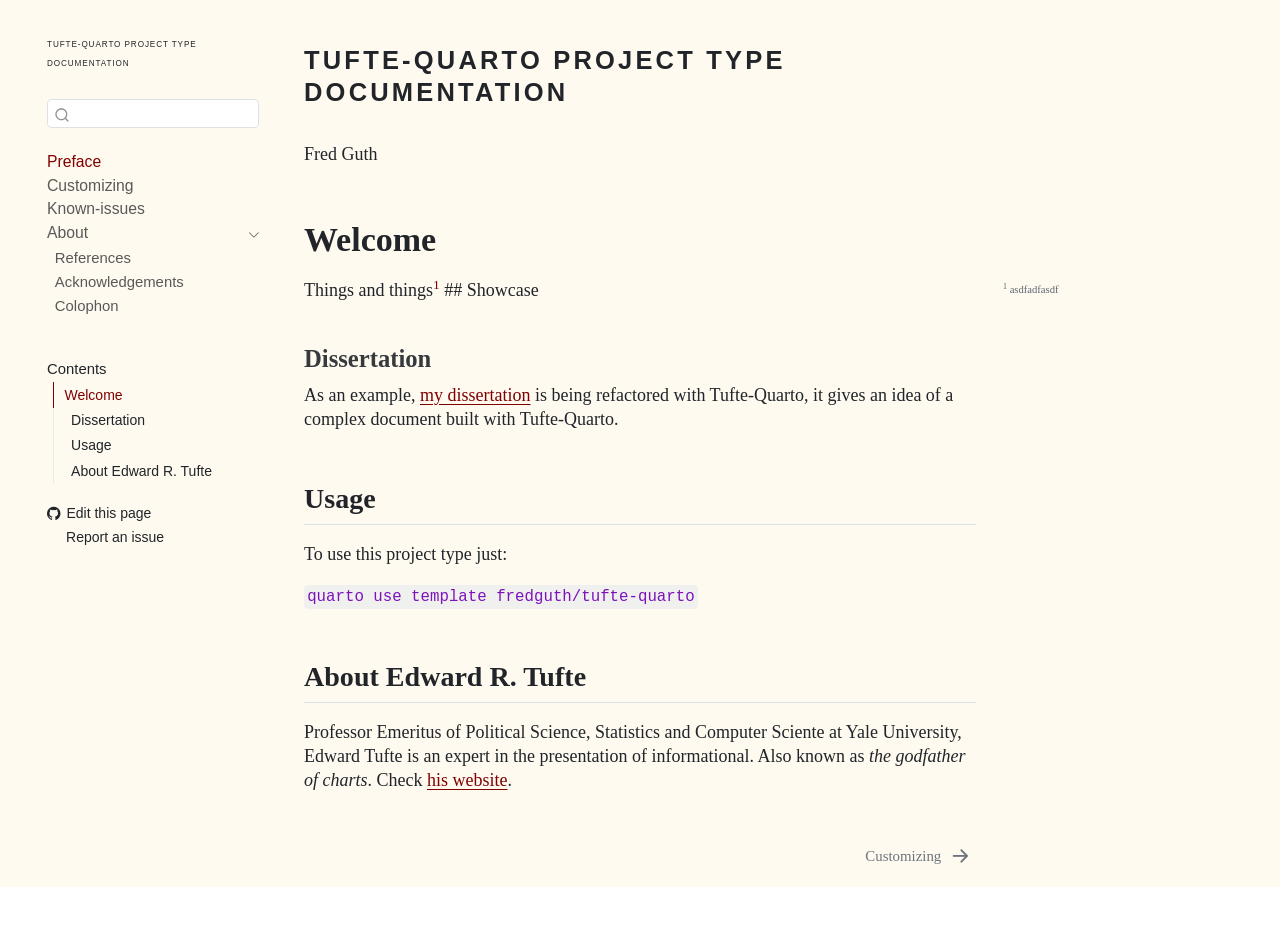
==== commit f5391d3e: "Minor updates" ====
--- a/docs/index.html
+++ b/docs/index.html
@@ -21,27 +21,7 @@
   margin: 0 0.8em 0.2em -1em; /* quarto-specific, see https://github.com/quarto-dev/quarto-cli/issues/4556 */ 
   vertical-align: middle;
 }
-/* CSS for citations */
-div.csl-bib-body { }
-div.csl-entry {
-  clear: both;
-  margin-bottom: 0em;
-}
-.hanging-indent div.csl-entry {
-  margin-left:2em;
-  text-indent:-2em;
-}
-div.csl-left-margin {
-  min-width:2em;
-  float:left;
-}
-div.csl-right-inline {
-  margin-left:2em;
-  padding-left:1em;
-}
-div.csl-indent {
-  margin-left: 2em;
-}</style>
+</style>
 
 
 <script src="site_libs/quarto-nav/quarto-nav.js"></script>
@@ -96,7 +76,6 @@
 <meta property="og:title" content="Tufte-Quarto Project Type
 Documentation">
 <meta property="og:description" content="">
-<meta property="og:image" content="https://fredguth.github.io/tufte-quarto/Images/bookcover.svg">
 <meta property="og:site_name" content="Tufte-Quarto Project Type\
 Documentation
 ">
@@ -192,11 +171,7 @@
   <ul>
   <li><a href="#welcome" id="toc-welcome" class="nav-link active" data-scroll-target="#welcome">Welcome</a>
   <ul class="collapse">
-  <li><a href="#showcase" id="toc-showcase" class="nav-link" data-scroll-target="#showcase">Showcase</a>
-  <ul class="collapse">
-  <li><a href="#this-documentation" id="toc-this-documentation" class="nav-link" data-scroll-target="#this-documentation">This documentation</a></li>
   <li><a href="#dissertation" id="toc-dissertation" class="nav-link" data-scroll-target="#dissertation">Dissertation</a></li>
-  </ul></li>
   <li><a href="#usage" id="toc-usage" class="nav-link" data-scroll-target="#usage">Usage</a></li>
   <li><a href="#about-edward-r.-tufte" id="toc-about-edward-r.-tufte" class="nav-link" data-scroll-target="#about-edward-r.-tufte">About Edward R. Tufte</a></li>
   </ul></li>
@@ -218,35 +193,12 @@
 </header>
 
 
-
-<div class="no-row-height column-margin column-container"><div class="quarto-figure quarto-figure-center">
-<figure class="figure">
-<p><img src="./Images/et_midjourney_transparent.png" class="img-fluid figure-img"></p>
-<figcaption>A portrait Edward R. Tufte, godfather of charts. Art by Fred Guth and MidJourney.</figcaption>
-</figure>
-</div></div><section id="welcome" class="level1 page-columns page-full">
+<section id="welcome" class="level1 page-columns page-full">
 <h1>Welcome</h1>
-<p>The Tufte-Quarto project is an homage to <a href="#sec-tufte">Edward Tufte</a>. It simplifies the production of books using a layout that resembles <a href="https://www.edwardtufte.com/tufte/books_vdqi">his books</a><span class="citation" data-cites="Tufte:vdqi Tufte:en Tufte:ve">(<a href="03-Back/references.html#ref-Tufte:vdqi" role="doc-biblioref">Edward R. Tufte 2001</a>; <a href="03-Back/references.html#ref-Tufte:en" role="doc-biblioref">Edward R. Tufte, Goeler, and Benson 1990</a>; <a href="03-Back/references.html#ref-Tufte:ve" role="doc-biblioref">Edward R. Tufte et al. 1998</a>)</span> with a companion website. The goal is for the book and website share the same aesthetics.</p>
-<section id="showcase" class="level2 page-columns page-full">
-<h2 class="anchored" data-anchor-id="showcase">Showcase</h2>
-<section id="this-documentation" class="level3 page-columns page-full">
-<h3 class="anchored" data-anchor-id="this-documentation">This documentation</h3>
-<p>This documention itself is using Tufte-Quarto.</p>
-
-<div class="no-row-height column-margin column-container"><div id="fig-cover" class="quarto-float quarto-figure quarto-figure-center anchored">
-<figure class="quarto-float quarto-float-fig figure">
-<div aria-describedby="fig-cover-caption-0ceaefa1-69ba-4598-a22c-09a6ac19f8ca">
-<a href="./TufteStyledBook.pdf"><img src="./Images/bookcover.svg" class="img-fluid figure-img"></a>
-</div>
-<figcaption class="quarto-float-caption-bottom quarto-float-caption quarto-float-fig" id="fig-cover-caption-0ceaefa1-69ba-4598-a22c-09a6ac19f8ca">
-Figure&nbsp;1.1: Tufte-Quarto Documentation
-</figcaption>
-</figure>
-</div></div></section>
-<section id="dissertation" class="level3">
+<p>Things and things<a href="#fn1" class="footnote-ref" id="fnref1" role="doc-noteref"><sup>1</sup></a> ## Showcase</p>
+<div class="no-row-height column-margin column-container"><div id="fn1"><p><sup>1</sup>&nbsp;asdfadfasdf</p></div></div><section id="dissertation" class="level3">
 <h3 class="anchored" data-anchor-id="dissertation">Dissertation</h3>
 <p>As an example, <a href="https://fredguth.github.io/IBToDL">my dissertation</a> is being refactored with Tufte-Quarto, it gives an idea of a complex document built with Tufte-Quarto.</p>
-</section>
 </section>
 <section id="usage" class="level2">
 <h2 class="anchored" data-anchor-id="usage">Usage</h2>
@@ -261,18 +213,8 @@
 </div>
 
 
-<div id="refs" class="references csl-bib-body hanging-indent" data-entry-spacing="0" role="list" style="display: none">
-<div id="ref-Tufte:vdqi" class="csl-entry" role="listitem">
-Tufte, Edward R. 2001. <em>The Visual Display of Quantitative Information</em>. 2nd ed. Cheshire, CT: Graphics Press.
-</div>
-<div id="ref-Tufte:en" class="csl-entry" role="listitem">
-Tufte, Edward R, Nora Hillman Goeler, and Richard Benson. 1990. <em>Envisioning Information</em>. Vol. 126. Graphics press Cheshire, CT.
-</div>
-<div id="ref-Tufte:ve" class="csl-entry" role="listitem">
-Tufte, Edward R, Susan R McKay, Wolfgang Christian, and James R Matey. 1998. <em>Visual Explanations: Images and Quantities, Evidence and Narrative</em>. American Institute of Physics.
-</div>
-</div>
 </section>
+
 
 </main> <!-- /main -->
 <script id="quarto-html-after-body" type="application/javascript">
